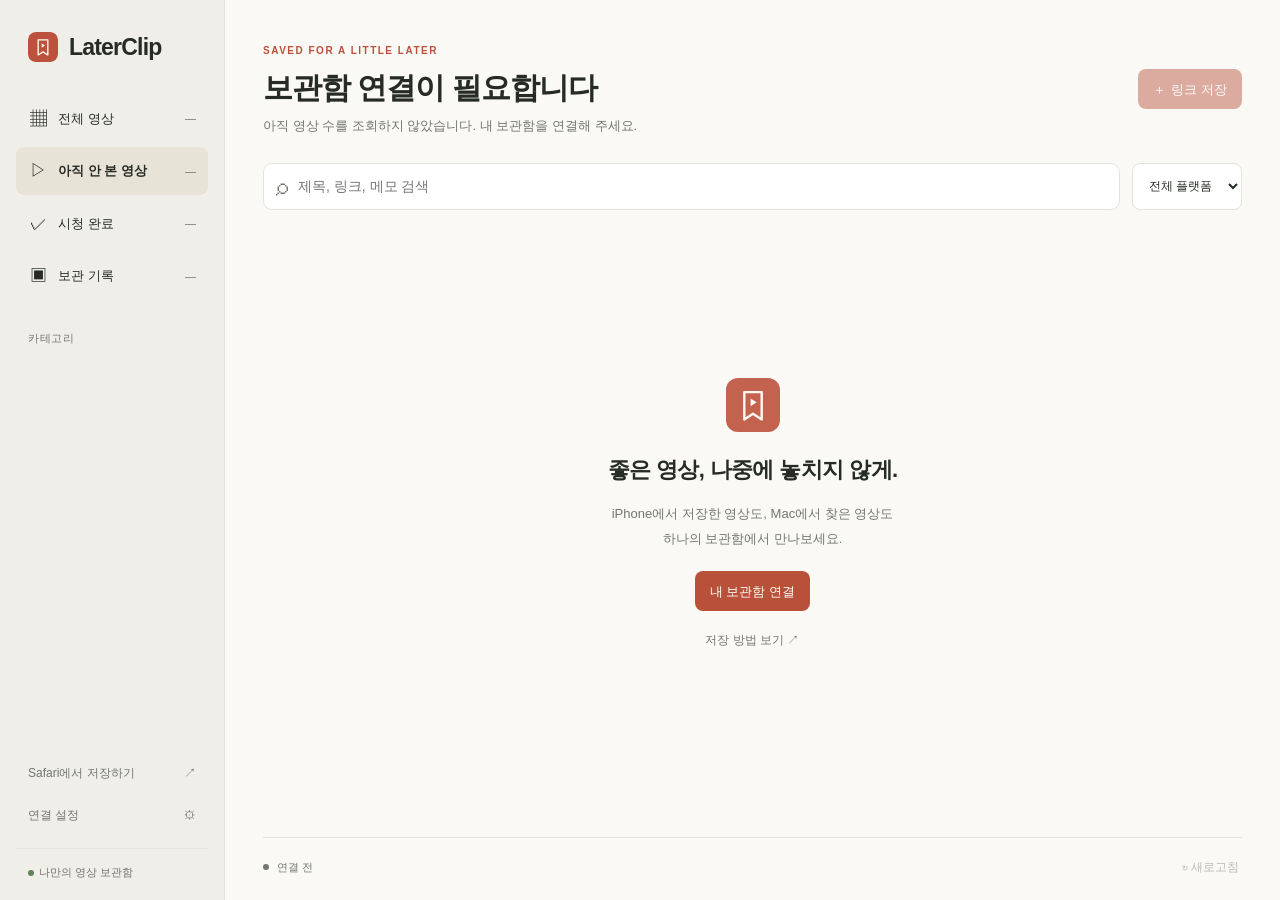
==== web/index.html @ c1552fba "Archive videos instead of deleting rows, add history and restore, preserve connection on temporary e" ====
<!doctype html>
<html lang="ko"><head>
<meta charset="utf-8"><meta name="viewport" content="width=device-width,initial-scale=1,viewport-fit=cover">
<meta name="theme-color" content="#f8f7f3"><meta name="referrer" content="no-referrer">
<meta name="description" content="iPhone과 Mac에서 함께 쓰는 나중에 볼 영상 보관함">
<title>LaterClip · 나중에 볼 영상</title>
<link rel="icon" href="./icon.svg" type="image/svg+xml"><link rel="apple-touch-icon" href="./apple-touch-icon.png">
<link rel="manifest" href="./manifest.webmanifest"><link rel="stylesheet" href="./style.css">
<script type="module" src="./app.js?v=20261019-archive1"></script>
</head><body>
<a class="skip" href="#main">영상 목록으로 건너뛰기</a>
<div class="app-shell">
 <aside class="sidebar" aria-label="보관함 탐색">
  <a href="./" class="brand"><img src="./icon.svg" width="30" height="30" alt=""><span>LaterClip</span></a>
  <nav class="navigation" id="library-nav" aria-label="영상 목록">
   <button data-section="전체 영상" aria-pressed="false"><span>▦</span>전체 영상<b data-total>0</b></button>
   <button data-section="아직 안 본 영상" aria-pressed="true"><span>▷</span>아직 안 본 영상<b data-unwatched>0</b></button>
   <button data-section="시청 완료" aria-pressed="false"><span>✓</span>시청 완료<b data-watched>0</b></button>
   <button data-section="보관 기록" aria-pressed="false"><span>▣</span>보관 기록<b data-archived>—</b></button>
  </nav>
  <div class="category-group"><h2>카테고리</h2><nav class="navigation" id="categories" aria-label="카테고리"></nav></div>
  <div class="sidebar-bottom"><button id="help-button" class="quiet">Safari에서 저장하기 <span>↗</span></button><button id="settings-button" class="quiet">연결 설정 <span>⚙</span></button><div class="privacy"><span class="status-dot"></span>나만의 영상 보관함</div></div>
 </aside>
 <main id="main">
  <header class="main-header"><div><p class="eyebrow">SAVED FOR A LITTLE LATER</p><h1 id="section-title">아직 안 본 영상</h1><p id="subtitle">마음에 든 영상을 모아두세요.</p></div><button id="add-button" class="primary" disabled><span aria-hidden="true">＋</span> 링크 저장</button></header>
  <div class="toolbar"><label class="search"><span aria-hidden="true">⌕</span><input id="search" type="search" placeholder="제목, 링크, 메모 검색" aria-label="영상 검색" autocomplete="off"></label><select id="platform" aria-label="플랫폼 필터"><option value="">전체 플랫폼</option><option>YouTube</option><option>Facebook</option><option>Web</option></select></div>
  <div id="error-banner" role="alert" hidden><span id="error-text"></span><button id="retry-button" class="secondary">다시 시도</button></div>
  <section id="welcome" class="empty-state"><img src="./icon.svg" width="54" height="54" alt=""><h2>좋은 영상, 나중에 놓치지 않게.</h2><p>iPhone에서 저장한 영상도, Mac에서 찾은 영상도<br>하나의 보관함에서 만나보세요.</p><button id="connect-button" class="primary">내 보관함 연결</button><button class="quiet" id="welcome-help">저장 방법 보기 ↗</button></section>
  <section id="empty" class="empty-state" hidden><span class="empty-symbol" aria-hidden="true">▧</span><h2 id="empty-title">아직 저장한 영상이 없습니다</h2><p id="empty-description">Safari의 공유 단축어로 저장하거나 링크를 추가해 주세요.</p></section>
  <section id="grid" class="video-grid" aria-label="저장한 영상"></section>
  <footer><div class="sync"><span id="sync-dot" class="status-dot disconnected"></span><span id="sync-status" aria-live="polite">연결 전</span></div><button id="refresh-button" class="quiet" disabled>↻ 새로고침</button></footer>
 </main>
</div>
<div id="toast" role="status" hidden></div>
<dialog id="settings-dialog" aria-labelledby="settings-title"><form id="settings-form">
 <div class="dialog-heading"><div><p class="eyebrow">YOUR PRIVATE LIBRARY</p><h2 id="settings-title">내 보관함 연결</h2></div><button type="button" class="icon-button" data-close="settings-dialog" aria-label="닫기">×</button></div>
 <p class="dialog-description">처음 한 번, 개인 저장소의 연결 정보를 입력해 주세요.</p>
 <label for="endpoint">연결 주소</label><input id="endpoint" type="url" placeholder="https://script.google.com/macros/s/…/exec" required autocomplete="off" spellcheck="false">
 <label for="token">개인 연결 키</label><input id="token" type="password" minlength="32" placeholder="본인 Apps Script에서 발급한 키" required autocomplete="off" spellcheck="false">
 <label class="check"><input id="remember-session" type="checkbox">이 탭에서 새로고침 후에도 연결 유지</label>
 <p class="field-note">위 옵션을 켜지 않으면 페이지를 새로고침할 때 연결이 해제됩니다. 켜면 이 탭에서 연결이 유지되며, 탭을 닫으면 다시 연결해야 합니다. 연결 정보는 다른 사람에게 공유하지 마세요.</p>
 <p id="settings-error" class="form-error" role="alert" hidden></p>
 <div class="dialog-actions"><button id="disconnect-button" type="button" class="quiet danger" hidden>연결 해제</button><button class="primary" id="save-settings">연결 확인</button></div>
</form></dialog>
<dialog id="clip-dialog" aria-labelledby="clip-dialog-title"><form id="clip-form">
 <div class="dialog-heading"><h2 id="clip-dialog-title">나중에 볼 영상 저장</h2><button type="button" class="icon-button" data-close="clip-dialog" aria-label="닫기">×</button></div>
 <div id="url-field"><label for="clip-url">영상 링크</label><input id="clip-url" type="url" placeholder="https://…" required spellcheck="false"></div>
 <label for="clip-title">제목 <span class="optional">선택</span></label><input id="clip-title" maxlength="300" placeholder="YouTube 제목은 가능한 경우 자동으로 가져옵니다.">
 <div id="edit-fields" hidden><label for="clip-category">카테고리</label><input id="clip-category" list="category-options" maxlength="24" placeholder="기존 카테고리 선택 또는 새 이름 입력"><datalist id="category-options"></datalist><button id="reclassify-clip" type="button" class="secondary">AI로 다시 분류</button><label class="check"><input id="clip-watched" type="checkbox">시청 완료</label><button id="refresh-metadata" type="button" class="secondary">제목·썸네일 다시 가져오기</button></div>
 <label for="clip-note">메모 <span class="optional">선택</span></label><textarea id="clip-note" rows="3" maxlength="2000" placeholder="다음에 볼 때 기억하고 싶은 것"></textarea>
 <p class="field-note" id="classify-note">제목을 바탕으로 자동 분류하고, 맞는 카테고리가 없으면 새로 만듭니다. 결과는 수정할 수 있습니다.</p>
 <p id="clip-error" class="form-error" role="alert" hidden></p>
 <div class="dialog-actions"><button type="button" class="secondary" data-close="clip-dialog">취소</button><button class="primary" id="save-clip">저장</button></div>
</form></dialog>
<dialog id="delete-dialog" aria-labelledby="delete-title"><div class="dialog-heading"><h2 id="delete-title">보관 기록으로 옮길까요?</h2></div><p id="delete-name" class="dialog-description"></p><p class="field-note">일반 목록에서만 숨겨집니다. 영상 정보는 그대로 남고, 보관 기록에서 언제든 복원할 수 있습니다.</p><p id="delete-error" class="form-error" role="alert" hidden></p><div class="dialog-actions"><button class="secondary" data-close="delete-dialog">취소</button><button id="confirm-delete" class="primary">보관 기록으로 이동</button></div></dialog>
<dialog id="help-dialog" aria-labelledby="help-title"><div class="dialog-heading"><h2 id="help-title">Safari에서 보관함까지</h2><button class="icon-button" data-close="help-dialog" aria-label="닫기">×</button></div><ol class="help-steps"><li><b>마음에 드는 영상을 찾으세요.</b><p>iPhone의 YouTube·Facebook 앱이나 iPhone·Mac의 Safari에서 시작하세요.</p></li><li><b>Share → ‘LaterClip에 저장’</b><p>별도로 설치한 Shortcuts 단축어가 연결된 시트에 링크를 보냅니다.</p></li><li><b>이 웹사이트에서 다시 보세요.</b><p>같은 보관함을 연결하면 두 기기에서 같은 목록을 볼 수 있습니다.</p></li></ol><p class="field-note">단축어와 Apps Script를 먼저 설정해야 합니다. 웹사이트를 여는 것만으로 Share 메뉴에 등록되지는 않습니다. Mac이 꺼져 있어도 저장할 수 있으며 인터넷 연결은 필요합니다.</p><a class="secondary help-link" href="./setup.html">최초 연결 안내 보기 ↗</a></dialog>
<template id="video-template"><article class="video"><a class="thumbnail" target="_blank" rel="noopener noreferrer"><div class="thumbnail-placeholder"><span aria-hidden="true">▷</span><small>SAVED FOR LATER</small></div><img loading="lazy" alt="" hidden><span class="open-indicator" aria-hidden="true">↗</span></a><div class="video-body"><div class="video-meta"><span class="video-platform"></span><span class="category-pill"></span></div><a class="video-title" target="_blank" rel="noopener noreferrer"></a><p class="video-note" hidden></p><div class="video-bottom"><span class="video-date"></span><div class="card-actions"><button class="watch-button" aria-label="시청 완료로 변경" aria-pressed="false">○</button><button class="edit-button" aria-label="영상 정보 수정">수정</button><button class="delete-button" aria-label="영상 삭제">×</button></div></div></div></article></template>
</body></html>
---- web/style.css ----
@charset "UTF-8";
:root{color-scheme:light dark;--bg:light-dark(#faf9f6,#1e211d);--surface:light-dark(#fff,#292d27);--sidebar:light-dark(#efeee8,#242820);--text:light-dark(#262b24,#eeefe8);--muted:light-dark(#73776c,#adb5a3);--line:light-dark(#e3e5dc,#3a4233);--accent:light-dark(#b9503a,#ef937b);--on-accent:light-dark(#fffdf7,#24170d);--selected:light-dark(#e8e3d7,#464331);--danger:light-dark(#ac3429,#ff9d8f);--danger-bg:light-dark(#fff0ec,#432a24);--success:light-dark(#63815b,#b7d1a8);font:14px/1.5 -apple-system,BlinkMacSystemFont,"Apple SD Gothic Neo","Noto Sans KR",sans-serif;color:var(--text);background:var(--bg)}
*{box-sizing:border-box}body{margin:0}button,input,textarea,select{font:inherit;color:inherit}button,a,input,select,textarea{-webkit-tap-highlight-color:transparent}button{cursor:pointer}button:disabled{cursor:default;opacity:.46}a{color:inherit;text-decoration:none}button{border:0}button,input,textarea,select{border-radius:8px}input,textarea,select{background:var(--surface);border:1px solid var(--line);padding:11px 12px;min-width:0}input:focus-visible,textarea:focus-visible,button:focus-visible,select:focus-visible,a:focus-visible{outline:2px solid var(--accent);outline-offset:3px}button:focus:not(:focus-visible){outline:none}button:disabled{pointer-events:none}textarea{resize:vertical}button svg{pointer-events:none}h1,h2,p{margin-top:0}[hidden]{display:none!important}.skip{position:absolute;top:-100px;left:10px;z-index:10;padding:10px;background:var(--surface)}.skip:focus{top:10px}.app-shell{display:grid;grid-template-columns:225px minmax(0,1fr);max-width:1600px;min-height:100svh;margin:auto}.sidebar{background:var(--sidebar);padding:30px 16px 20px;display:flex;flex-direction:column;gap:30px;border-right:1px solid var(--line)}.brand{display:flex;align-items:center;gap:11px;padding:0 12px;font-size:23px;font-weight:680;letter-spacing:-.8px}.brand img{border-radius:8px}.navigation{display:grid;gap:5px}.navigation button{display:flex;align-items:center;gap:10px;padding:11px 12px;width:100%;background:none;text-align:left;white-space:nowrap;font-size:13px;min-height:42px}.navigation button:hover{background:color-mix(in srgb,var(--selected) 60%,transparent)}.navigation button[aria-pressed=true]{background:var(--selected);font-weight:600}.navigation button>span{width:20px;text-align:center;font-size:17px;font-weight:400}.navigation b{margin-left:auto;font-size:11px;font-weight:400;color:var(--muted)}.category-group h2{font-size:11px;letter-spacing:.5px;color:var(--muted);font-weight:500;padding-left:12px;margin-bottom:10px}.sidebar-bottom{margin-top:auto;display:grid;gap:8px}.sidebar-bottom .quiet{display:flex;justify-content:space-between;text-align:left;padding:8px 12px;font-size:12px}.privacy{font-size:11px;color:var(--muted);padding:15px 12px 0;border-top:1px solid var(--line);margin-top:8px}.status-dot{display:inline-block;width:6px;height:6px;border-radius:50%;background:var(--success);flex-shrink:0;margin-right:5px}.status-dot.disconnected{background:var(--muted)}.status-dot.error{background:var(--danger)}.status-dot.busy{background:var(--accent)}main{padding:43px 38px 0;display:flex;flex-direction:column;min-width:0}.main-header{display:flex;justify-content:space-between;align-items:center;gap:24px;margin-bottom:27px}.eyebrow{font-size:10px;letter-spacing:1.5px;color:var(--accent);font-weight:600;margin:0 0 10px}h1{font-size:30px;font-weight:670;letter-spacing:-1px;line-height:1.3;margin:0 0 9px}#subtitle{font-size:13px;color:var(--muted);margin-bottom:0}.primary,.secondary{display:inline-flex;justify-content:center;align-items:center;gap:5px;padding:10px 15px;min-height:40px;font-size:13px;font-weight:550;white-space:nowrap}.primary{background:var(--accent);color:var(--on-accent)}.primary:hover:not(:disabled){filter:brightness(.96)}.secondary{background:var(--surface);border:1px solid var(--line)}.quiet{background:none;color:var(--muted);padding:8px 3px;font-size:12px}.quiet:hover{color:var(--text)}.danger{color:var(--danger)}.destructive{background:var(--danger);color:var(--on-accent)}.toolbar{display:flex;gap:12px;margin-bottom:24px}.search{display:flex;gap:10px;align-items:center;background:var(--surface);border:1px solid var(--line);border-radius:9px;flex:1;padding:0 12px;color:var(--muted)}.search>span{font-size:24px;line-height:1}.search input{border:0;background:transparent;padding:12px 0;width:100%;border-radius:0;outline-offset:0}.toolbar select{font-size:12px;max-width:145px}.video-grid{display:grid;grid-template-columns:repeat(auto-fill,minmax(min(235px,100%),1fr));gap:22px 20px;margin-bottom:35px;align-items:start}.video{min-width:0;background:var(--surface);border:1px solid var(--line);border-radius:12px;overflow:hidden}.thumbnail{display:block;position:relative;aspect-ratio:16/9;overflow:hidden;background:var(--selected)}.thumbnail img{position:absolute;inset:0;width:100%;height:100%;object-fit:cover}.thumbnail-placeholder{height:100%;display:flex;align-items:center;justify-content:center;flex-direction:column;gap:14px;color:var(--muted);background:color-mix(in srgb,var(--selected) 65%,var(--surface))}.thumbnail-placeholder>span{font-size:40px;font-weight:200;line-height:1}.thumbnail-placeholder small{font-size:9px;letter-spacing:2px}.open-indicator{position:absolute;right:10px;bottom:10px;padding:1px 6px;border-radius:4px;background:var(--surface);color:var(--muted);font-size:13px;opacity:.9}.video-body{padding:15px}.video-meta{display:flex;align-items:center;justify-content:space-between;gap:7px;margin-bottom:10px;color:var(--muted);font-size:10px;flex-wrap:wrap}.category-pill{background:var(--bg);border-radius:4px;padding:3px 7px;font-size:10px;color:var(--muted)}.video-title{font-size:14px;font-weight:600;line-height:1.55;min-height:44px;overflow-wrap:anywhere;display:-webkit-box;-webkit-line-clamp:2;-webkit-box-orient:vertical;overflow:hidden}.video-title:hover{color:var(--accent)}.video-note{font-size:12px;color:var(--muted);margin:9px 0 0;white-space:pre-wrap;overflow-wrap:anywhere;display:-webkit-box;-webkit-line-clamp:2;-webkit-box-orient:vertical;overflow:hidden}.video-bottom{margin-top:16px;display:flex;justify-content:space-between;align-items:center;gap:5px;flex-wrap:wrap}.video-date{font-size:10px;color:var(--muted)}.card-actions{display:flex;gap:5px;align-items:center}.card-actions button{font-size:11px;color:var(--muted);padding:5px 4px;background:none;min-height:27px}.card-actions .watch-button{font-size:18px;line-height:1}.watch-button[aria-pressed=true]{color:var(--success)}.card-actions .delete-button{font-size:18px}.card-actions button:hover{color:var(--accent)}footer{margin-top:auto;display:flex;align-items:center;justify-content:space-between;gap:12px;flex-wrap:wrap;border-top:1px solid var(--line);padding:12px 0 16px;color:var(--muted);font-size:11px}.sync{display:flex;align-items:center;gap:3px;min-width:0}.empty-state{min-height:400px;display:flex;align-items:center;justify-content:center;flex-direction:column;text-align:center;padding:50px 20px;gap:12px;flex:1}.empty-state img{margin-bottom:5px;opacity:.9}.empty-state h2{font-size:22px;font-weight:600;letter-spacing:-.6px;margin:4px 0}.empty-state p{font-size:13px;line-height:1.9;color:var(--muted);margin:0 0 8px}.empty-symbol{font-size:45px;color:var(--muted)}#error-banner{display:flex;justify-content:space-between;align-items:center;gap:15px;background:var(--danger-bg);color:var(--danger);border-radius:8px;padding:12px 14px;margin-bottom:20px;font-size:12px}#error-banner .secondary{flex-shrink:0;font-size:11px;padding:7px 10px;min-height:32px}dialog{width:min(510px,calc(100% - 30px));max-height:calc(100svh - 40px);overflow:auto;border:1px solid var(--line);background:var(--surface);color:var(--text);border-radius:17px;padding:27px;box-shadow:0 15px 70px #0002}dialog::backdrop{background:#1b201d72;backdrop-filter:blur(3px)}.dialog-heading{display:flex;align-items:flex-start;justify-content:space-between;gap:15px;margin-bottom:14px}.dialog-heading h2{font-size:21px;font-weight:630;letter-spacing:-.5px;margin:0}.dialog-heading .eyebrow{font-size:9px;margin-bottom:8px}.icon-button{padding:0 7px;background:none;color:var(--muted);font-size:26px;line-height:1}.dialog-description{font-size:13px;line-height:1.8;color:var(--muted);overflow-wrap:anywhere}dialog form>label,dialog #url-field>label,dialog #edit-fields>label:not(.check){display:block;margin:18px 0 7px;font-size:12px;font-weight:550}dialog input:not([type=checkbox]),dialog textarea,dialog select{width:100%;font-size:13px;display:block}dialog .check{display:flex!important;align-items:center;gap:8px;font-size:12px;font-weight:400;line-height:1.6}input[type=checkbox]{accent-color:var(--accent);width:16px;height:16px;flex-shrink:0}.field-note{font-size:11px;color:var(--muted);line-height:1.8;margin:12px 0}.dialog-actions{display:flex;justify-content:flex-end;gap:10px;margin-top:23px;align-items:center}.dialog-actions .danger{margin-right:auto}.optional{font-weight:400;font-size:11px;color:var(--muted);margin-left:5px}.form-error{font-size:12px;color:var(--danger);background:var(--danger-bg);padding:10px;border-radius:7px;line-height:1.7}.help-steps{padding-left:23px;margin:25px 0}.help-steps li{padding-left:5px;margin-bottom:21px}.help-steps b{font-size:14px;font-weight:600}.help-steps p{font-size:12px;color:var(--muted);line-height:1.8;margin:7px 0}.help-link{margin-top:10px}#toast{position:fixed;bottom:max(25px,env(safe-area-inset-bottom));left:50%;transform:translateX(-50%);z-index:50;background:var(--text);color:var(--bg);padding:12px 20px;border-radius:10px;font-size:13px;max-width:calc(100% - 35px);box-shadow:0 6px 30px #0002;text-align:center}.setup-page{max-width:780px;margin:0 auto;padding:45px 24px;min-height:100svh}.setup-page h1{margin:30px 0 15px}.setup-page h2{font-size:20px;letter-spacing:-.5px;margin-top:35px}.setup-page p,.setup-page li{color:var(--muted);line-height:1.9}.setup-page li{margin-bottom:10px}.setup-page a:not(.brand){color:var(--accent);text-decoration:underline}.setup-page code{overflow-wrap:anywhere;background:var(--sidebar);padding:2px 5px;border-radius:3px}.setup-page .notice{padding:18px;background:var(--sidebar);border-radius:10px}
@media(min-width:1500px){main{padding-top:55px}.video-grid{grid-template-columns:repeat(4,minmax(0,1fr))}}
@media(max-width:900px){.app-shell{grid-template-columns:190px minmax(0,1fr)}.sidebar{padding:28px 10px 18px}.brand{font-size:21px;padding-left:10px}main{padding:32px 24px 0}.video-grid{gap:18px 15px;grid-template-columns:repeat(2,minmax(0,1fr))}.navigation button{padding:10px;font-size:12px}.main-header{gap:14px}h1{font-size:27px}.main-header .primary{padding:9px 12px}}
@media(max-width:630px){.app-shell{display:block}.sidebar{padding:20px 16px 13px;border-right:0;border-bottom:1px solid var(--line);gap:16px}.brand{padding:0;font-size:22px}.brand img{width:27px;height:27px}#library-nav{display:flex;gap:5px;flex-wrap:wrap}.navigation button{width:auto;min-height:38px;padding:8px 10px;font-size:12px}#library-nav button>span{display:none}.navigation b{margin-left:2px}.category-group h2{display:none}#categories{display:flex;gap:5px;flex-wrap:wrap}#categories button{font-size:11px;min-height:30px;padding:5px 9px}#categories button>span,#categories b{display:none}.sidebar-bottom{position:absolute;top:20px;right:18px;margin:0;display:flex;gap:10px}.sidebar-bottom .quiet{font-size:11px;padding:5px 0}.sidebar-bottom .privacy{display:none}#help-button{font-size:0}.sidebar-bottom #help-button span{font-size:17px}#settings-button span{display:none}main{padding:26px 17px 0}.eyebrow{font-size:9px;letter-spacing:1.2px;margin-bottom:8px}.main-header{margin-bottom:20px;gap:12px}.main-header .primary{font-size:12px;padding:9px 11px}.main-header h1{font-size:25px}#subtitle{font-size:11px;max-width:235px}.toolbar{gap:8px;margin-bottom:20px}.toolbar select{max-width:112px;padding:10px 6px;font-size:11px}.search{gap:7px;padding:0 10px}.search input{font-size:13px;min-height:43px}.video-grid{gap:15px 10px}.video-body{padding:11px}.video-title{font-size:12px;line-height:1.6;min-height:39px}.video-meta{font-size:9px;margin-bottom:8px}.category-pill{font-size:9px;padding:2px 5px}.video-date{font-size:9px}.card-actions{gap:3px}.card-actions button{padding:4px 2px;font-size:10px}.card-actions .watch-button{font-size:17px}.video-bottom{margin-top:12px}.thumbnail-placeholder small{font-size:7px;letter-spacing:1.3px}.thumbnail-placeholder{gap:8px}.thumbnail-placeholder>span{font-size:31px}.open-indicator{right:7px;bottom:7px;font-size:11px}.empty-state{min-height:370px;padding:45px 10px}.empty-state h2{font-size:20px}.empty-state p{font-size:12px}dialog{padding:23px 20px}.dialog-heading h2{font-size:20px}.dialog-description{font-size:12px}footer{font-size:10px}.sync{max-width:75%}}
@media(max-width:360px){.main-header{align-items:flex-start}.main-header .primary{font-size:11px;padding:9px}.main-header h1{font-size:23px}.brand{font-size:20px}.video-grid{grid-template-columns:minmax(0,1fr)}.thumbnail{aspect-ratio:2/1}.video-title{font-size:14px;min-height:0}.video-meta,.video-date{font-size:11px}.category-pill{font-size:10px}.card-actions button{font-size:12px}#subtitle{max-width:180px}}
@media(pointer:coarse){input,textarea,select,dialog input:not([type=checkbox]),dialog textarea,dialog select,.search input{font-size:16px}.card-actions button{min-width:36px;min-height:42px}.video-bottom{gap:2px}.primary,.secondary{min-height:44px}.icon-button{min-width:40px;min-height:40px}}
@media(prefers-reduced-motion:no-preference){.video,.primary,.secondary{transition:background-color .15s ease}.video:hover{border-color:color-mix(in srgb,var(--accent) 35%,var(--line))}}
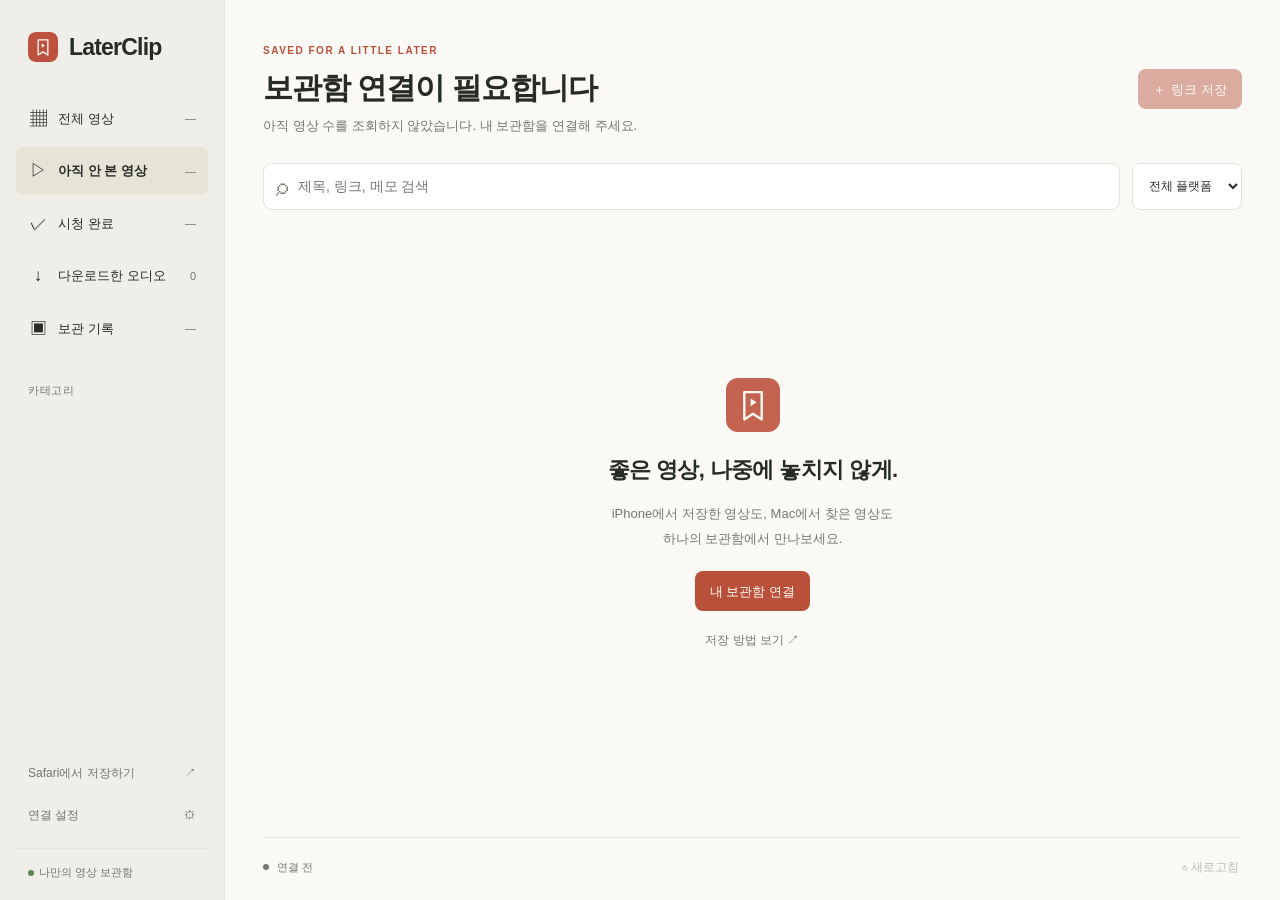
==== commit 1742ffde: "Save audio on each device for offline playback" ====
--- a/web/index.html
+++ b/web/index.html
@@ -5,8 +5,8 @@
 <meta name="description" content="iPhone과 Mac에서 함께 쓰는 나중에 볼 영상 보관함">
 <title>LaterClip · 나중에 볼 영상</title>
 <link rel="icon" href="./icon.svg" type="image/svg+xml"><link rel="apple-touch-icon" href="./apple-touch-icon.png">
-<link rel="manifest" href="./manifest.webmanifest"><link rel="stylesheet" href="./style.css">
-<script type="module" src="./app.js?v=20261019-archive1"></script>
+<link rel="manifest" href="./manifest.webmanifest"><link rel="stylesheet" href="./style.css?v=offline1">
+<script type="module" src="./app.js?v=offline1"></script>
 </head><body>
 <a class="skip" href="#main">영상 목록으로 건너뛰기</a>
 <div class="app-shell">
@@ -16,6 +16,7 @@
    <button data-section="전체 영상" aria-pressed="false"><span>▦</span>전체 영상<b data-total>0</b></button>
    <button data-section="아직 안 본 영상" aria-pressed="true"><span>▷</span>아직 안 본 영상<b data-unwatched>0</b></button>
    <button data-section="시청 완료" aria-pressed="false"><span>✓</span>시청 완료<b data-watched>0</b></button>
+   <button data-section="다운로드한 오디오" aria-pressed="false"><span aria-hidden="true">↓</span>다운로드한 오디오<b data-downloads>0</b></button>
    <button data-section="보관 기록" aria-pressed="false"><span>▣</span>보관 기록<b data-archived>—</b></button>
   </nav>
   <div class="category-group"><h2>카테고리</h2><nav class="navigation" id="categories" aria-label="카테고리"></nav></div>
@@ -37,8 +38,8 @@
  <p class="dialog-description">처음 한 번, 개인 저장소의 연결 정보를 입력해 주세요.</p>
  <label for="endpoint">연결 주소</label><input id="endpoint" type="url" placeholder="https://script.google.com/macros/s/…/exec" required autocomplete="off" spellcheck="false">
  <label for="token">개인 연결 키</label><input id="token" type="password" minlength="32" placeholder="본인 Apps Script에서 발급한 키" required autocomplete="off" spellcheck="false">
- <label class="check"><input id="remember-session" type="checkbox">이 탭에서 새로고침 후에도 연결 유지</label>
- <p class="field-note">위 옵션을 켜지 않으면 페이지를 새로고침할 때 연결이 해제됩니다. 켜면 이 탭에서 연결이 유지되며, 탭을 닫으면 다시 연결해야 합니다. 연결 정보는 다른 사람에게 공유하지 마세요.</p>
+ <label class="check"><input id="remember-session" type="checkbox">이 브라우저에 연결 기억하기</label>
+ <p class="field-note">켜면 개인 연결 키를 이 브라우저에 저장하여 종료 후에도 자동 연결합니다. 본인 기기에서 사용해 주세요. 연결 해제를 누르면 저장된 키도 삭제됩니다.</p>
  <p id="settings-error" class="form-error" role="alert" hidden></p>
  <div class="dialog-actions"><button id="disconnect-button" type="button" class="quiet danger" hidden>연결 해제</button><button class="primary" id="save-settings">연결 확인</button></div>
 </form></dialog>
@@ -54,5 +55,12 @@
 </form></dialog>
 <dialog id="delete-dialog" aria-labelledby="delete-title"><div class="dialog-heading"><h2 id="delete-title">보관 기록으로 옮길까요?</h2></div><p id="delete-name" class="dialog-description"></p><p class="field-note">일반 목록에서만 숨겨집니다. 영상 정보는 그대로 남고, 보관 기록에서 언제든 복원할 수 있습니다.</p><p id="delete-error" class="form-error" role="alert" hidden></p><div class="dialog-actions"><button class="secondary" data-close="delete-dialog">취소</button><button id="confirm-delete" class="primary">보관 기록으로 이동</button></div></dialog>
 <dialog id="help-dialog" aria-labelledby="help-title"><div class="dialog-heading"><h2 id="help-title">Safari에서 보관함까지</h2><button class="icon-button" data-close="help-dialog" aria-label="닫기">×</button></div><ol class="help-steps"><li><b>마음에 드는 영상을 찾으세요.</b><p>iPhone의 YouTube·Facebook 앱이나 iPhone·Mac의 Safari에서 시작하세요.</p></li><li><b>Share → ‘LaterClip에 저장’</b><p>별도로 설치한 Shortcuts 단축어가 연결된 시트에 링크를 보냅니다.</p></li><li><b>이 웹사이트에서 다시 보세요.</b><p>같은 보관함을 연결하면 두 기기에서 같은 목록을 볼 수 있습니다.</p></li></ol><p class="field-note">단축어와 Apps Script를 먼저 설정해야 합니다. 웹사이트를 여는 것만으로 Share 메뉴에 등록되지는 않습니다. Mac이 꺼져 있어도 저장할 수 있으며 인터넷 연결은 필요합니다.</p><a class="secondary help-link" href="./setup.html">최초 연결 안내 보기 ↗</a></dialog>
-<template id="video-template"><article class="video"><a class="thumbnail" target="_blank" rel="noopener noreferrer"><div class="thumbnail-placeholder"><span aria-hidden="true">▷</span><small>SAVED FOR LATER</small></div><img loading="lazy" alt="" hidden><span class="open-indicator" aria-hidden="true">↗</span></a><div class="video-body"><div class="video-meta"><span class="video-platform"></span><span class="category-pill"></span></div><a class="video-title" target="_blank" rel="noopener noreferrer"></a><p class="video-note" hidden></p><div class="video-bottom"><span class="video-date"></span><div class="card-actions"><button class="watch-button" aria-label="시청 완료로 변경" aria-pressed="false">○</button><button class="edit-button" aria-label="영상 정보 수정">수정</button><button class="delete-button" aria-label="영상 삭제">×</button></div></div></div></article></template>
+<dialog id="audio-dialog" aria-labelledby="audio-title">
+ <div class="dialog-heading"><h2 id="audio-title"></h2></div>
+ <p id="audio-status" class="field-note" role="status"></p>
+ <audio id="audio-player" controls preload="none" hidden></audio>
+ <form method="dialog" class="dialog-actions"><button class="secondary">닫기</button></form>
+</dialog>
+
+<template id="video-template"><article class="video"><a class="thumbnail" target="_blank" rel="noopener noreferrer"><div class="thumbnail-placeholder"><span aria-hidden="true">▷</span><small>SAVED FOR LATER</small></div><img loading="lazy" alt="" hidden><span class="open-indicator" aria-hidden="true">↗</span></a><div class="video-body"><div class="video-meta"><span class="video-platform"></span><span class="category-pill"></span></div><a class="video-title" target="_blank" rel="noopener noreferrer"></a><p class="video-note" hidden></p><div class="clip-audio" hidden><p class="field-note audio-label"></p><div class="audio-actions"><button class="secondary audio-button"></button><button class="secondary offline-save" hidden>오프라인 저장</button><button class="quiet offline-remove" hidden>이 기기에서 삭제</button></div></div><div class="video-bottom"><span class="video-date"></span><div class="card-actions"><button class="watch-button" aria-label="시청 완료로 변경" aria-pressed="false">○</button><button class="edit-button" aria-label="영상 정보 수정">수정</button><button class="delete-button" aria-label="영상 삭제">×</button></div></div></div></article></template>
 </body></html>
--- a/web/style.css
+++ b/web/style.css
@@ -7,3 +7,13 @@
 @media(max-width:360px){.main-header{align-items:flex-start}.main-header .primary{font-size:11px;padding:9px}.main-header h1{font-size:23px}.brand{font-size:20px}.video-grid{grid-template-columns:minmax(0,1fr)}.thumbnail{aspect-ratio:2/1}.video-title{font-size:14px;min-height:0}.video-meta,.video-date{font-size:11px}.category-pill{font-size:10px}.card-actions button{font-size:12px}#subtitle{max-width:180px}}
 @media(pointer:coarse){input,textarea,select,dialog input:not([type=checkbox]),dialog textarea,dialog select,.search input{font-size:16px}.card-actions button{min-width:36px;min-height:42px}.video-bottom{gap:2px}.primary,.secondary{min-height:44px}.icon-button{min-width:40px;min-height:40px}}
 @media(prefers-reduced-motion:no-preference){.video,.primary,.secondary{transition:background-color .15s ease}.video:hover{border-color:color-mix(in srgb,var(--accent) 35%,var(--line))}}
+
+.clip-audio {margin-top:12px}
+.clip-audio .field-note {margin:0}
+.clip-audio .audio-button {min-height:34px;padding:6px 10px}
+#audio-player {width:100%}
+#audio-title {overflow-wrap:anywhere}
+
+.audio-actions {display:flex;flex-wrap:wrap;gap:6px;align-items:center}
+.clip-audio .audio-actions:not(:has(button:not([hidden]))) {display:none}
+.clip-audio .audio-label:not([hidden]) + .audio-actions {margin-top:6px}
